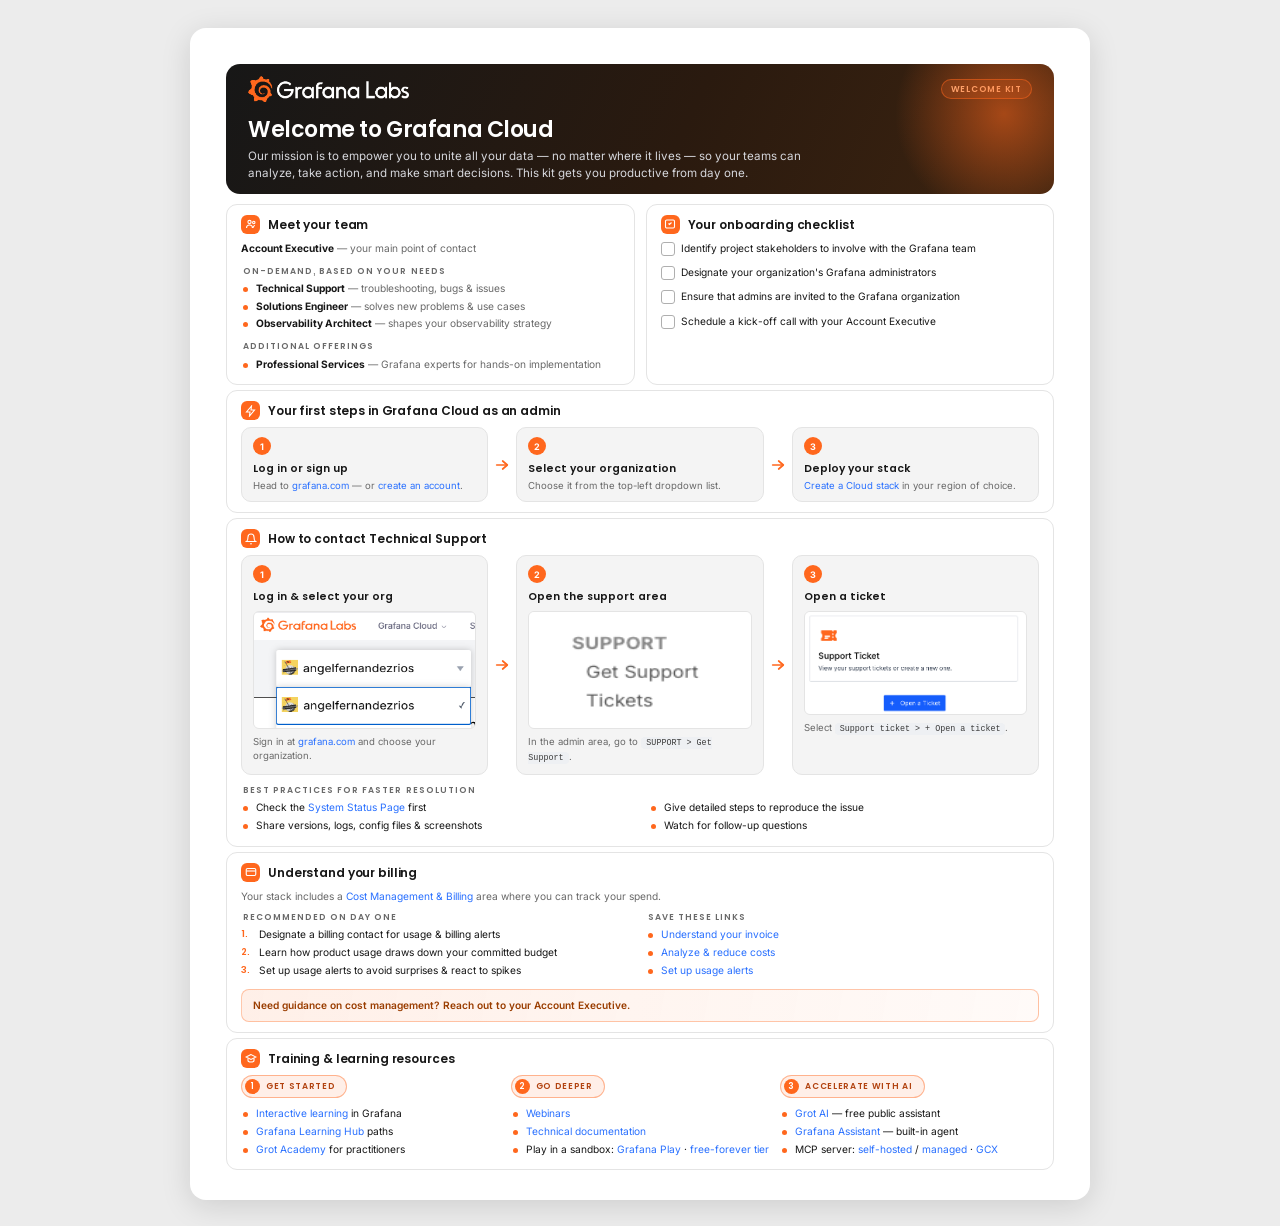
==== index.html @ c0e1e105 "Grafana Cloud Welcome Kit page" ====
<!DOCTYPE html>
<html lang="en">
<head>
<meta charset="utf-8">
<title>Grafana Cloud Welcome Kit</title>
<style>
  :root {
    --orange: #FF671D;
    --orange-light: #FF8A4D;
    --ink: #171717;
    --slate: #3A3A3A;
    --muted: #696969;
    --line: #E4E4E4;
    --bg-soft: #F4F4F4;
    --bg-card: #FFFFFF;
    --accent-blue: #2970FF;
    --accent-green: #04BC4C;
  }

  @font-face {
    font-family: 'Inter';
    src: url('fonts/Inter-Regular.woff2') format('woff2');
    font-weight: 400;
    font-style: normal;
    font-display: swap;
  }
  @font-face {
    font-family: 'Inter';
    src: url('fonts/Inter-SemiBold.woff2') format('woff2');
    font-weight: 600;
    font-style: normal;
    font-display: swap;
  }
  @font-face {
    font-family: 'Inter';
    src: url('fonts/Inter-Bold.woff2') format('woff2');
    font-weight: 700;
    font-style: normal;
    font-display: swap;
  }
  @font-face {
    font-family: 'Poppins';
    src: url('fonts/Poppins-SemiBold.ttf') format('truetype');
    font-weight: 600;
    font-style: normal;
    font-display: swap;
  }

  * { box-sizing: border-box; }

  html, body {
    margin: 0;
    padding: 0;
    font-family: "Inter", "Helvetica Neue", Helvetica, Arial, sans-serif;
    color: var(--ink);
    font-size: 10.2px;
    line-height: 1.45;
    font-feature-settings: "cv11", "ss01";
    -webkit-print-color-adjust: exact;
    print-color-adjust: exact;
  }

  @page {
    size: A4;
    margin: 12mm 11mm;
  }

  /* ============================================================
     SCREEN (web page): responsive centered "document".
     Print/PDF is unaffected — it uses the @page rules above.
     ============================================================ */
  @media screen {
    html { background: #ECECEC; }
    body {
      max-width: 900px;
      margin: 28px auto;
      padding: 36px 36px 30px;
      background: #fff;
      border-radius: 16px;
      box-shadow: 0 6px 30px rgba(0,0,0,0.13);
    }
  }
  /* NOTE: responsive stacking rules live at the END of this stylesheet,
     so they win over the base .cols-2/.cols-3 rules by source order. */

  a { color: var(--accent-blue); text-decoration: none; }
  a:hover { text-decoration: underline; }

  h1, h2, h3 { margin: 0; font-weight: 700; letter-spacing: -0.01em; }

  /* Poppins SemiBold for headings & subheadings */
  h1, h2, h3,
  .section-label, .kicker, .flow-title, .brand-tier, .step-txt {
    font-family: 'Poppins', 'Helvetica Neue', Arial, sans-serif;
    font-weight: 600;
  }
  h1 { letter-spacing: -0.02em; }

  /* ---------- Header ---------- */
  .hero {
    background: linear-gradient(115deg, #171717 0%, #2A1A0F 55%, #3D2410 100%);
    border-radius: 14px;
    padding: 12px 22px;
    color: #fff;
    position: relative;
    overflow: hidden;
    margin-bottom: 10px;
  }
  .hero::after {
    content: "";
    position: absolute;
    right: -60px; top: -60px;
    width: 220px; height: 220px;
    background: radial-gradient(circle at center, rgba(255,103,29,0.55), rgba(255,103,29,0) 70%);
  }
  .hero-top { display: flex; align-items: center; gap: 11px; margin-bottom: 16px; }
  .brand-logo { height: 26px; width: auto; display: block; }
  .brand-tier {
    margin-left: auto;
    font-size: 8.5px;
    text-transform: uppercase;
    letter-spacing: 0.09em;
    background: rgba(255,103,29,0.18);
    border: 1px solid rgba(255,103,29,0.5);
    color: #FFB98A;
    padding: 3px 9px;
    border-radius: 999px;
    font-weight: 600;
  }
  .hero h1 { font-size: 22px; line-height: 1.1; margin-bottom: 6px; }
  .hero h1 span { color: #FFFFFF; }
  .hero p { margin: 0; max-width: 570px; color: #D6D7DC; font-size: 11.6px; }

  /* ---------- Layout ---------- */
  .grid { display: grid; gap: 11px; }
  .cols-2 { grid-template-columns: 1fr 1fr; }
  .cols-3 { grid-template-columns: 1fr 1fr 1fr; }

  .card {
    background: var(--bg-card);
    border: 1px solid var(--line);
    border-radius: 11px;
    padding: 10px 14px;
    break-inside: avoid;
  }
  .card.soft { background: var(--bg-soft); }

  .card h2 {
    font-size: 12px;
    display: flex;
    align-items: center;
    gap: 8px;
    margin-bottom: 7px;
    color: var(--ink);
  }
  .ic {
    width: 19px; height: 19px; flex: 0 0 19px;
    border-radius: 6px;
    background: var(--orange);
    display: inline-flex; align-items: center; justify-content: center;
    color: #fff;
  }
  .ic svg { width: 12px; height: 12px; }

  ul { margin: 0; padding-left: 0; list-style: none; }
  li { position: relative; padding-left: 15px; margin-bottom: 3px; }
  li::before {
    content: "";
    position: absolute; left: 2px; top: 6px;
    width: 5px; height: 5px; border-radius: 50%;
    background: var(--orange);
  }
  li.check { padding-left: 20px; margin-bottom: 9px; line-height: 1.5; }
  li.check:last-child { margin-bottom: 0; }
  li.check::before {
    content: "";
    left: 0; top: 1px;
    width: 12px; height: 12px; border-radius: 3px;
    background: #fff;
    border: 1.6px solid #AFAFAF;
  }
  .sub { color: var(--muted); }
  strong { color: var(--ink); }

  /* step chips */
  .steps { display: flex; gap: 9px; }
  .step {
    flex: 1;
    background: var(--bg-soft);
    border: 1px solid var(--line);
    border-radius: 10px;
    padding: 8px 12px;
    position: relative;
  }
  .step-num {
    font-size: 8px; font-weight: 700; color: var(--orange);
    letter-spacing: 0.1em; text-transform: uppercase;
  }
  .step-txt { font-weight: 600; font-size: 10.4px; margin-top: 2px; }

  .team-role { margin-bottom: 6px; }
  .team-role .r-title { font-weight: 700; }
  .team-role .r-desc { color: var(--muted); }

  .kicker {
    font-size: 8px; text-transform: uppercase; letter-spacing: 0.1em;
    color: var(--orange); font-weight: 700; margin-bottom: 3px;
  }

  .tag {
    display:inline-block; font-size: 8.2px; font-weight: 600;
    background: #EEF1F6; color: var(--accent-blue);
    padding: 1px 7px; border-radius: 999px; margin-right:3px;
  }

  .callout {
    margin-top: 9px;
    background: linear-gradient(100deg, rgba(255,103,29,0.10), rgba(255,103,29,0.03));
    border: 1px solid rgba(255,103,29,0.35);
    border-radius: 8px;
    padding: 8px 11px;
    font-weight: 600;
    color: #9A3D00;
  }

  /* arrow-joined flow boxes */
  .flow { display: flex; align-items: stretch; margin-top: 4px; }
  .flow-box {
    flex: 1;
    background: var(--bg-soft);
    border: 1px solid var(--line);
    border-radius: 10px;
    padding: 9px 11px;
  }
  .flow-num {
    width: 18px; height: 18px; border-radius: 50%;
    background: var(--orange); color: #fff;
    font-size: 9px; font-weight: 700;
    display: flex; align-items: center; justify-content: center;
    margin-bottom: 6px;
  }
  .flow-title { font-weight: 700; font-size: 10.6px; margin-bottom: 2px; }
  .step-img {
    display: block; width: 100%; height: auto; max-height: 118px;
    margin: 7px 0 6px;
    border: 1px solid var(--line); border-radius: 6px;
    background: #fff;
  }
  .flow-desc { color: var(--muted); font-size: 9.6px; line-height: 1.4; }
  .flow-desc code { font-size: 8.4px; }
  .flow-arrow {
    flex: 0 0 28px;
    display: flex; align-items: center; justify-content: center;
    color: var(--orange);
  }
  .flow-arrow svg { width: 16px; height: 16px; }

  code {
    background: #EEF0F3; border-radius: 4px; padding: 1px 5px;
    font-family: "SF Mono", ui-monospace, Menlo, monospace; font-size: 9px;
    color: var(--slate);
  }

  .section-label {
    font-size: 8.5px; text-transform: uppercase; letter-spacing: 0.12em;
    color: var(--muted); font-weight: 700; margin: 9px 2px 4px;
  }

  /* Numbered "pathway" pills (Training) — WELCOME KIT badge style */
  .stage-badge {
    display: inline-flex; align-items: center; gap: 6px;
    font-family: 'Poppins', 'Helvetica Neue', Arial, sans-serif;
    font-weight: 600; font-size: 8.5px;
    text-transform: uppercase; letter-spacing: 0.08em;
    color: #B24310;
    background: rgba(255,103,29,0.10);
    border: 1px solid rgba(255,103,29,0.45);
    padding: 3px 11px 3px 3px;
    border-radius: 999px;
    margin-bottom: 8px;
  }
  .stage-num {
    width: 15px; height: 15px; border-radius: 50%;
    background: var(--orange); color: #fff;
    display: inline-flex; align-items: center; justify-content: center;
    font-size: 8.5px; font-weight: 700;
  }

  .footer {
    margin-top: 8px;
    border-top: 1px solid var(--line);
    padding-top: 6px;
    display: flex; align-items: center; gap: 10px;
    color: var(--muted); font-size: 8.8px;
  }
  .footer .dot {
    width: 5px; height: 5px; border-radius: 50%;
    background: var(--orange); display: inline-block;
  }
  .footer-right { margin-left: auto; }

  .two-col-list { columns: 2; column-gap: 18px; }
  .two-col-list li { break-inside: avoid; }

  /* Numbered list — replaces the orange dot with an orange "1." marker */
  ol.num-list { counter-reset: step; list-style: none; margin: 0; padding-left: 0; }
  ol.num-list li { padding-left: 18px; }
  ol.num-list li::before {
    counter-increment: step;
    content: counter(step) ".";
    left: 0; top: 0;
    width: auto; height: auto;
    background: none; border-radius: 0;
    color: var(--orange); font-weight: 700;
    font-family: 'Poppins', 'Helvetica Neue', Arial, sans-serif;
    font-size: 9.5px;
  }

  /* ============================================================
     RESPONSIVE OVERRIDES (screen only) — placed last so they win
     over the base .cols-2/.cols-3 rules by source order.
     ============================================================ */
  /* Tablet / narrow: drop the training row to 2 columns */
  @media screen and (max-width: 760px) {
    .cols-3 { grid-template-columns: 1fr 1fr; }
  }

  /* Mobile: single column, vertical step flows, full-bleed */
  @media screen and (max-width: 620px) {
    body { margin: 0; padding: 22px 16px 28px; border-radius: 0; box-shadow: none; }
    .cols-2, .cols-3 { grid-template-columns: 1fr; }
    .flow { flex-direction: column; align-items: stretch; }
    .flow-arrow { transform: rotate(90deg); flex: 0 0 auto; padding: 5px 0; }
    .two-col-list { columns: 1; }
    .hero h1 { font-size: 20px; }
    .hero p { font-size: 11px; }
  }
</style>
</head>
<body>

  <!-- HERO -->
  <div class="hero">
    <div class="hero-top">
      <img class="brand-logo" src="grafana-labs-logo-white.png" alt="Grafana Labs">
      <span class="brand-tier">Welcome Kit</span>
    </div>
    <h1>Welcome to <span>Grafana Cloud</span></h1>
    <p>Our mission is to empower you to unite all your data — no matter where it lives — so your teams can analyze, take action, and make smart decisions. This kit gets you productive from day one.</p>
  </div>

  <!-- MEET TEAM + CHECKLIST -->
  <div class="grid cols-2" style="margin-bottom:5px;">
    <div class="card">
      <h2><span class="ic"><svg viewBox="0 0 24 24" fill="none" stroke="#fff" stroke-width="2.2"><circle cx="9" cy="8" r="3.2"/><path d="M3 20c0-3.3 2.7-6 6-6s6 2.7 6 6"/><circle cx="17.5" cy="9" r="2.4"/><path d="M16 20c0-2.6 1.4-4.6 4-5"/></svg></span>Meet your team</h2>
      <div class="team-role">
        <span class="r-title">Account Executive</span> <span class="r-desc">— your main point of contact</span>
      </div>
      <div class="section-label">On-demand, based on your needs</div>
      <ul>
        <li><strong>Technical Support</strong> <span class="sub">— troubleshooting, bugs &amp; issues</span></li>
        <li><strong>Solutions Engineer</strong> <span class="sub">— solves new problems &amp; use cases</span></li>
        <li><strong>Observability Architect</strong> <span class="sub">— shapes your observability strategy</span></li>
      </ul>
      <div class="section-label">Additional offerings</div>
      <ul>
        <li><strong>Professional Services</strong> <span class="sub">— Grafana experts for hands-on implementation</span></li>
      </ul>
    </div>

    <div class="card">
      <h2><span class="ic"><svg viewBox="0 0 24 24" fill="none" stroke="#fff" stroke-width="2.2"><path d="M9 11l2 2 4-4"/><rect x="3" y="4" width="18" height="16" rx="2.5"/></svg></span>Your onboarding checklist</h2>
      <ul>
        <li class="check">Identify project stakeholders to involve with the Grafana team</li>
        <li class="check">Designate your organization's Grafana administrators</li>
        <li class="check">Ensure that admins are invited to the Grafana organization</li>
        <li class="check">Schedule a kick-off call with your Account Executive</li>
      </ul>
    </div>
  </div>

  <!-- FIRST STEPS AS ADMIN -->
  <div class="card" style="margin-bottom:5px;">
    <h2><span class="ic"><svg viewBox="0 0 24 24" fill="none" stroke="#fff" stroke-width="2.2"><path d="M13 2L3 14h7l-1 8 10-12h-7z"/></svg></span>Your first steps in Grafana Cloud as an admin</h2>
    <div class="flow">
      <div class="flow-box">
        <div class="flow-num">1</div>
        <div class="flow-title">Log in or sign up</div>
        <div class="flow-desc">Head to <a href="https://grafana.com">grafana.com</a> — or <a href="https://grafana.com/docs/grafana-cloud/get-started/create-account/#create-a-grafana-cloud-account">create an account</a>.</div>
      </div>
      <div class="flow-arrow"><svg viewBox="0 0 24 24" fill="none" stroke="currentColor" stroke-width="2.5" stroke-linecap="round" stroke-linejoin="round"><path d="M4 12h15"/><path d="M13 6l7 6-7 6"/></svg></div>
      <div class="flow-box">
        <div class="flow-num">2</div>
        <div class="flow-title">Select your organization</div>
        <div class="flow-desc">Choose it from the top-left dropdown list.</div>
      </div>
      <div class="flow-arrow"><svg viewBox="0 0 24 24" fill="none" stroke="currentColor" stroke-width="2.5" stroke-linecap="round" stroke-linejoin="round"><path d="M4 12h15"/><path d="M13 6l7 6-7 6"/></svg></div>
      <div class="flow-box">
        <div class="flow-num">3</div>
        <div class="flow-title">Deploy your stack</div>
        <div class="flow-desc"><a href="https://grafana.com/docs/grafana-cloud/security-and-account-management/cloud-stacks/create-update-stacks">Create a Cloud stack</a> in your region of choice.</div>
      </div>
    </div>
  </div>

  <!-- SUPPORT -->
  <div class="card" style="margin-bottom:5px;">
    <h2><span class="ic"><svg viewBox="0 0 24 24" fill="none" stroke="#fff" stroke-width="2.2"><path d="M18 8A6 6 0 006 8c0 7-3 9-3 9h18s-3-2-3-9"/><path d="M10.5 21a2 2 0 003 0"/></svg></span>How to contact Technical Support</h2>
    <div class="flow">
      <div class="flow-box">
        <div class="flow-num">1</div>
        <div class="flow-title">Log in &amp; select your org</div>
        <img class="step-img" src="images/support-1.png" alt="Select your organization from the dropdown">
        <div class="flow-desc">Sign in at <a href="https://grafana.com">grafana.com</a> and choose your organization.</div>
      </div>
      <div class="flow-arrow"><svg viewBox="0 0 24 24" fill="none" stroke="currentColor" stroke-width="2.5" stroke-linecap="round" stroke-linejoin="round"><path d="M4 12h15"/><path d="M13 6l7 6-7 6"/></svg></div>
      <div class="flow-box">
        <div class="flow-num">2</div>
        <div class="flow-title">Open the support area</div>
        <img class="step-img" src="images/support-2.png" alt="Support &gt; Get Support menu">
        <div class="flow-desc">In the admin area, go to <code>SUPPORT &gt; Get Support</code>.</div>
      </div>
      <div class="flow-arrow"><svg viewBox="0 0 24 24" fill="none" stroke="currentColor" stroke-width="2.5" stroke-linecap="round" stroke-linejoin="round"><path d="M4 12h15"/><path d="M13 6l7 6-7 6"/></svg></div>
      <div class="flow-box">
        <div class="flow-num">3</div>
        <div class="flow-title">Open a ticket</div>
        <img class="step-img" src="images/support-3.png" alt="Open a ticket">
        <div class="flow-desc">Select <code>Support ticket &gt; + Open a ticket</code>.</div>
      </div>
    </div>
    <div class="section-label">Best practices for faster resolution</div>
    <ul class="two-col-list">
      <li>Check the <a href="https://status.grafana.com/">System Status Page</a> first</li>
      <li>Share versions, logs, config files &amp; screenshots</li>
      <li>Give detailed steps to reproduce the issue</li>
      <li>Watch for follow-up questions</li>
    </ul>
  </div>

  <!-- BILLING -->
  <div class="card" style="margin-bottom:5px;">
    <h2><span class="ic"><svg viewBox="0 0 24 24" fill="none" stroke="#fff" stroke-width="2.2"><rect x="2.5" y="5" width="19" height="14" rx="2.5"/><path d="M2.5 10h19"/></svg></span>Understand your billing</h2>
    <p class="sub" style="margin:0 0 7px;">Your stack includes a <a href="https://grafana.com/docs/grafana-cloud/cost-management-and-billing/">Cost Management &amp; Billing</a> area where you can track your spend.</p>
    <div class="grid cols-2">
      <div>
        <div class="section-label" style="margin-top:0;">Recommended on day one</div>
        <!-- billing labels keep tight top: they sit at the top of their column -->
        <ol class="num-list">
          <li>Designate a billing contact for usage &amp; billing alerts</li>
          <li>Learn how product usage draws down your committed budget</li>
          <li>Set up usage alerts to avoid surprises &amp; react to spikes</li>
        </ol>
      </div>
      <div>
        <div class="section-label" style="margin-top:0;">Save these links</div>
        <ul>
          <li><a href="https://grafana.com/docs/grafana-cloud/cost-management-and-billing/manage-invoices/understand-your-invoice/">Understand your invoice</a></li>
          <li><a href="https://grafana.com/docs/grafana-cloud/cost-management-and-billing/analyze-costs/">Analyze &amp; reduce costs</a></li>
          <li><a href="https://grafana.com/docs/grafana-cloud/cost-management-and-billing/set-up/set-up-usage-alerts/">Set up usage alerts</a></li>
        </ul>
      </div>
    </div>
    <div class="callout">Need guidance on cost management? Reach out to your Account Executive.</div>
  </div>

  <!-- TRAINING -->
  <div class="card">
    <h2><span class="ic"><svg viewBox="0 0 24 24" fill="none" stroke="#fff" stroke-width="2.2"><path d="M12 3L2 8l10 5 10-5-10-5z"/><path d="M6 10.5V15c0 1.5 3 3 6 3s6-1.5 6-3v-4.5"/></svg></span>Training &amp; learning resources</h2>
    <div class="grid cols-3">
      <div>
        <div class="stage-badge"><span class="stage-num">1</span>Get started</div>
        <ul>
          <li><a href="https://grafana.com/whats-new/2025-11-18-interactive-learning-in-grafana/">Interactive learning</a> in Grafana</li>
          <li><a href="https://grafana.com/docs/learning-hub/">Grafana Learning Hub</a> paths</li>
          <li><a href="https://learn.grafana.com/">Grot Academy</a> for practitioners</li>
        </ul>
      </div>
      <div>
        <div class="stage-badge"><span class="stage-num">2</span>Go deeper</div>
        <ul>
          <li><a href="https://grafana.com/videos">Webinars</a></li>
          <li><a href="https://grafana.com/docs/">Technical documentation</a></li>
          <li>Play in a sandbox: <a href="https://play.grafana.org">Grafana Play</a> · <a href="https://grafana.com/products/cloud/free-tier/">free-forever tier</a></li>
        </ul>
      </div>
      <div>
        <div class="stage-badge"><span class="stage-num">3</span>Accelerate with AI</div>
        <ul>
          <li><a href="https://grafana.com/grot/">Grot AI</a> — free public assistant</li>
          <li><a href="https://grafana.com/docs/grafana-cloud/machine-learning/assistant/">Grafana Assistant</a> — built-in agent</li>
          <li>MCP server: <a href="https://grafana.com/docs/grafana/latest/developer-resources/mcp/">self-hosted</a> / <a href="https://grafana.com/docs/grafana-cloud/machine-learning/assistant/configure/cloud-mcp/">managed</a> · <a href="https://grafana.com/docs/grafana/latest/as-code/observability-as-code/grafana-cli/gcx/">GCX</a></li>
        </ul>
      </div>
    </div>
  </div>


</body>
</html>
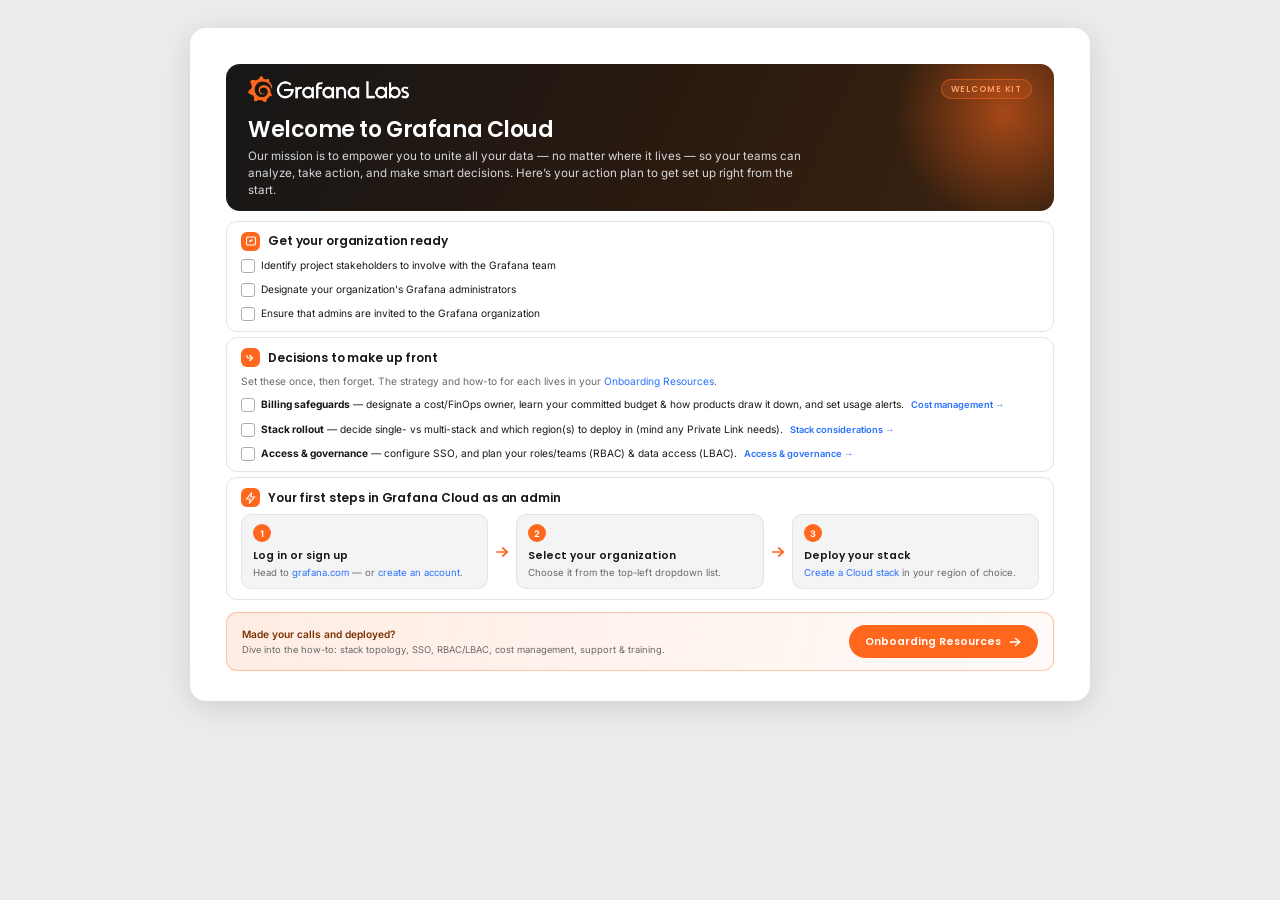
==== commit 3fbeb2c8: "Restructure into decision-led Welcome Kit + how-to Resources" ====
--- a/index.html
+++ b/index.html
@@ -2,340 +2,9 @@
 <html lang="en">
 <head>
 <meta charset="utf-8">
+<meta name="viewport" content="width=device-width, initial-scale=1">
 <title>Grafana Cloud Welcome Kit</title>
-<style>
-  :root {
-    --orange: #FF671D;
-    --orange-light: #FF8A4D;
-    --ink: #171717;
-    --slate: #3A3A3A;
-    --muted: #696969;
-    --line: #E4E4E4;
-    --bg-soft: #F4F4F4;
-    --bg-card: #FFFFFF;
-    --accent-blue: #2970FF;
-    --accent-green: #04BC4C;
-  }
-
-  @font-face {
-    font-family: 'Inter';
-    src: url('fonts/Inter-Regular.woff2') format('woff2');
-    font-weight: 400;
-    font-style: normal;
-    font-display: swap;
-  }
-  @font-face {
-    font-family: 'Inter';
-    src: url('fonts/Inter-SemiBold.woff2') format('woff2');
-    font-weight: 600;
-    font-style: normal;
-    font-display: swap;
-  }
-  @font-face {
-    font-family: 'Inter';
-    src: url('fonts/Inter-Bold.woff2') format('woff2');
-    font-weight: 700;
-    font-style: normal;
-    font-display: swap;
-  }
-  @font-face {
-    font-family: 'Poppins';
-    src: url('fonts/Poppins-SemiBold.ttf') format('truetype');
-    font-weight: 600;
-    font-style: normal;
-    font-display: swap;
-  }
-
-  * { box-sizing: border-box; }
-
-  html, body {
-    margin: 0;
-    padding: 0;
-    font-family: "Inter", "Helvetica Neue", Helvetica, Arial, sans-serif;
-    color: var(--ink);
-    font-size: 10.2px;
-    line-height: 1.45;
-    font-feature-settings: "cv11", "ss01";
-    -webkit-print-color-adjust: exact;
-    print-color-adjust: exact;
-  }
-
-  @page {
-    size: A4;
-    margin: 12mm 11mm;
-  }
-
-  /* ============================================================
-     SCREEN (web page): responsive centered "document".
-     Print/PDF is unaffected — it uses the @page rules above.
-     ============================================================ */
-  @media screen {
-    html { background: #ECECEC; }
-    body {
-      max-width: 900px;
-      margin: 28px auto;
-      padding: 36px 36px 30px;
-      background: #fff;
-      border-radius: 16px;
-      box-shadow: 0 6px 30px rgba(0,0,0,0.13);
-    }
-  }
-  /* NOTE: responsive stacking rules live at the END of this stylesheet,
-     so they win over the base .cols-2/.cols-3 rules by source order. */
-
-  a { color: var(--accent-blue); text-decoration: none; }
-  a:hover { text-decoration: underline; }
-
-  h1, h2, h3 { margin: 0; font-weight: 700; letter-spacing: -0.01em; }
-
-  /* Poppins SemiBold for headings & subheadings */
-  h1, h2, h3,
-  .section-label, .kicker, .flow-title, .brand-tier, .step-txt {
-    font-family: 'Poppins', 'Helvetica Neue', Arial, sans-serif;
-    font-weight: 600;
-  }
-  h1 { letter-spacing: -0.02em; }
-
-  /* ---------- Header ---------- */
-  .hero {
-    background: linear-gradient(115deg, #171717 0%, #2A1A0F 55%, #3D2410 100%);
-    border-radius: 14px;
-    padding: 12px 22px;
-    color: #fff;
-    position: relative;
-    overflow: hidden;
-    margin-bottom: 10px;
-  }
-  .hero::after {
-    content: "";
-    position: absolute;
-    right: -60px; top: -60px;
-    width: 220px; height: 220px;
-    background: radial-gradient(circle at center, rgba(255,103,29,0.55), rgba(255,103,29,0) 70%);
-  }
-  .hero-top { display: flex; align-items: center; gap: 11px; margin-bottom: 16px; }
-  .brand-logo { height: 26px; width: auto; display: block; }
-  .brand-tier {
-    margin-left: auto;
-    font-size: 8.5px;
-    text-transform: uppercase;
-    letter-spacing: 0.09em;
-    background: rgba(255,103,29,0.18);
-    border: 1px solid rgba(255,103,29,0.5);
-    color: #FFB98A;
-    padding: 3px 9px;
-    border-radius: 999px;
-    font-weight: 600;
-  }
-  .hero h1 { font-size: 22px; line-height: 1.1; margin-bottom: 6px; }
-  .hero h1 span { color: #FFFFFF; }
-  .hero p { margin: 0; max-width: 570px; color: #D6D7DC; font-size: 11.6px; }
-
-  /* ---------- Layout ---------- */
-  .grid { display: grid; gap: 11px; }
-  .cols-2 { grid-template-columns: 1fr 1fr; }
-  .cols-3 { grid-template-columns: 1fr 1fr 1fr; }
-
-  .card {
-    background: var(--bg-card);
-    border: 1px solid var(--line);
-    border-radius: 11px;
-    padding: 10px 14px;
-    break-inside: avoid;
-  }
-  .card.soft { background: var(--bg-soft); }
-
-  .card h2 {
-    font-size: 12px;
-    display: flex;
-    align-items: center;
-    gap: 8px;
-    margin-bottom: 7px;
-    color: var(--ink);
-  }
-  .ic {
-    width: 19px; height: 19px; flex: 0 0 19px;
-    border-radius: 6px;
-    background: var(--orange);
-    display: inline-flex; align-items: center; justify-content: center;
-    color: #fff;
-  }
-  .ic svg { width: 12px; height: 12px; }
-
-  ul { margin: 0; padding-left: 0; list-style: none; }
-  li { position: relative; padding-left: 15px; margin-bottom: 3px; }
-  li::before {
-    content: "";
-    position: absolute; left: 2px; top: 6px;
-    width: 5px; height: 5px; border-radius: 50%;
-    background: var(--orange);
-  }
-  li.check { padding-left: 20px; margin-bottom: 9px; line-height: 1.5; }
-  li.check:last-child { margin-bottom: 0; }
-  li.check::before {
-    content: "";
-    left: 0; top: 1px;
-    width: 12px; height: 12px; border-radius: 3px;
-    background: #fff;
-    border: 1.6px solid #AFAFAF;
-  }
-  .sub { color: var(--muted); }
-  strong { color: var(--ink); }
-
-  /* step chips */
-  .steps { display: flex; gap: 9px; }
-  .step {
-    flex: 1;
-    background: var(--bg-soft);
-    border: 1px solid var(--line);
-    border-radius: 10px;
-    padding: 8px 12px;
-    position: relative;
-  }
-  .step-num {
-    font-size: 8px; font-weight: 700; color: var(--orange);
-    letter-spacing: 0.1em; text-transform: uppercase;
-  }
-  .step-txt { font-weight: 600; font-size: 10.4px; margin-top: 2px; }
-
-  .team-role { margin-bottom: 6px; }
-  .team-role .r-title { font-weight: 700; }
-  .team-role .r-desc { color: var(--muted); }
-
-  .kicker {
-    font-size: 8px; text-transform: uppercase; letter-spacing: 0.1em;
-    color: var(--orange); font-weight: 700; margin-bottom: 3px;
-  }
-
-  .tag {
-    display:inline-block; font-size: 8.2px; font-weight: 600;
-    background: #EEF1F6; color: var(--accent-blue);
-    padding: 1px 7px; border-radius: 999px; margin-right:3px;
-  }
-
-  .callout {
-    margin-top: 9px;
-    background: linear-gradient(100deg, rgba(255,103,29,0.10), rgba(255,103,29,0.03));
-    border: 1px solid rgba(255,103,29,0.35);
-    border-radius: 8px;
-    padding: 8px 11px;
-    font-weight: 600;
-    color: #9A3D00;
-  }
-
-  /* arrow-joined flow boxes */
-  .flow { display: flex; align-items: stretch; margin-top: 4px; }
-  .flow-box {
-    flex: 1;
-    background: var(--bg-soft);
-    border: 1px solid var(--line);
-    border-radius: 10px;
-    padding: 9px 11px;
-  }
-  .flow-num {
-    width: 18px; height: 18px; border-radius: 50%;
-    background: var(--orange); color: #fff;
-    font-size: 9px; font-weight: 700;
-    display: flex; align-items: center; justify-content: center;
-    margin-bottom: 6px;
-  }
-  .flow-title { font-weight: 700; font-size: 10.6px; margin-bottom: 2px; }
-  .step-img {
-    display: block; width: 100%; height: auto; max-height: 118px;
-    margin: 7px 0 6px;
-    border: 1px solid var(--line); border-radius: 6px;
-    background: #fff;
-  }
-  .flow-desc { color: var(--muted); font-size: 9.6px; line-height: 1.4; }
-  .flow-desc code { font-size: 8.4px; }
-  .flow-arrow {
-    flex: 0 0 28px;
-    display: flex; align-items: center; justify-content: center;
-    color: var(--orange);
-  }
-  .flow-arrow svg { width: 16px; height: 16px; }
-
-  code {
-    background: #EEF0F3; border-radius: 4px; padding: 1px 5px;
-    font-family: "SF Mono", ui-monospace, Menlo, monospace; font-size: 9px;
-    color: var(--slate);
-  }
-
-  .section-label {
-    font-size: 8.5px; text-transform: uppercase; letter-spacing: 0.12em;
-    color: var(--muted); font-weight: 700; margin: 9px 2px 4px;
-  }
-
-  /* Numbered "pathway" pills (Training) — WELCOME KIT badge style */
-  .stage-badge {
-    display: inline-flex; align-items: center; gap: 6px;
-    font-family: 'Poppins', 'Helvetica Neue', Arial, sans-serif;
-    font-weight: 600; font-size: 8.5px;
-    text-transform: uppercase; letter-spacing: 0.08em;
-    color: #B24310;
-    background: rgba(255,103,29,0.10);
-    border: 1px solid rgba(255,103,29,0.45);
-    padding: 3px 11px 3px 3px;
-    border-radius: 999px;
-    margin-bottom: 8px;
-  }
-  .stage-num {
-    width: 15px; height: 15px; border-radius: 50%;
-    background: var(--orange); color: #fff;
-    display: inline-flex; align-items: center; justify-content: center;
-    font-size: 8.5px; font-weight: 700;
-  }
-
-  .footer {
-    margin-top: 8px;
-    border-top: 1px solid var(--line);
-    padding-top: 6px;
-    display: flex; align-items: center; gap: 10px;
-    color: var(--muted); font-size: 8.8px;
-  }
-  .footer .dot {
-    width: 5px; height: 5px; border-radius: 50%;
-    background: var(--orange); display: inline-block;
-  }
-  .footer-right { margin-left: auto; }
-
-  .two-col-list { columns: 2; column-gap: 18px; }
-  .two-col-list li { break-inside: avoid; }
-
-  /* Numbered list — replaces the orange dot with an orange "1." marker */
-  ol.num-list { counter-reset: step; list-style: none; margin: 0; padding-left: 0; }
-  ol.num-list li { padding-left: 18px; }
-  ol.num-list li::before {
-    counter-increment: step;
-    content: counter(step) ".";
-    left: 0; top: 0;
-    width: auto; height: auto;
-    background: none; border-radius: 0;
-    color: var(--orange); font-weight: 700;
-    font-family: 'Poppins', 'Helvetica Neue', Arial, sans-serif;
-    font-size: 9.5px;
-  }
-
-  /* ============================================================
-     RESPONSIVE OVERRIDES (screen only) — placed last so they win
-     over the base .cols-2/.cols-3 rules by source order.
-     ============================================================ */
-  /* Tablet / narrow: drop the training row to 2 columns */
-  @media screen and (max-width: 760px) {
-    .cols-3 { grid-template-columns: 1fr 1fr; }
-  }
-
-  /* Mobile: single column, vertical step flows, full-bleed */
-  @media screen and (max-width: 620px) {
-    body { margin: 0; padding: 22px 16px 28px; border-radius: 0; box-shadow: none; }
-    .cols-2, .cols-3 { grid-template-columns: 1fr; }
-    .flow { flex-direction: column; align-items: stretch; }
-    .flow-arrow { transform: rotate(90deg); flex: 0 0 auto; padding: 5px 0; }
-    .two-col-list { columns: 1; }
-    .hero h1 { font-size: 20px; }
-    .hero p { font-size: 11px; }
-  }
-</style>
+<link rel="stylesheet" href="assets/styles.css">
 </head>
 <body>
 
@@ -346,41 +15,32 @@
       <span class="brand-tier">Welcome Kit</span>
     </div>
     <h1>Welcome to <span>Grafana Cloud</span></h1>
-    <p>Our mission is to empower you to unite all your data — no matter where it lives — so your teams can analyze, take action, and make smart decisions. This kit gets you productive from day one.</p>
+    <p>Our mission is to empower you to unite all your data — no matter where it lives — so your teams can analyze, take action, and make smart decisions. Here’s your action plan to get set up right from the start.</p>
   </div>
 
-  <!-- MEET TEAM + CHECKLIST -->
-  <div class="grid cols-2" style="margin-bottom:5px;">
-    <div class="card">
-      <h2><span class="ic"><svg viewBox="0 0 24 24" fill="none" stroke="#fff" stroke-width="2.2"><circle cx="9" cy="8" r="3.2"/><path d="M3 20c0-3.3 2.7-6 6-6s6 2.7 6 6"/><circle cx="17.5" cy="9" r="2.4"/><path d="M16 20c0-2.6 1.4-4.6 4-5"/></svg></span>Meet your team</h2>
-      <div class="team-role">
-        <span class="r-title">Account Executive</span> <span class="r-desc">— your main point of contact</span>
-      </div>
-      <div class="section-label">On-demand, based on your needs</div>
-      <ul>
-        <li><strong>Technical Support</strong> <span class="sub">— troubleshooting, bugs &amp; issues</span></li>
-        <li><strong>Solutions Engineer</strong> <span class="sub">— solves new problems &amp; use cases</span></li>
-        <li><strong>Observability Architect</strong> <span class="sub">— shapes your observability strategy</span></li>
-      </ul>
-      <div class="section-label">Additional offerings</div>
-      <ul>
-        <li><strong>Professional Services</strong> <span class="sub">— Grafana experts for hands-on implementation</span></li>
-      </ul>
-    </div>
+  <!-- GET YOUR ORG READY -->
+  <div class="card" style="margin-bottom:5px;">
+    <h2><span class="ic"><svg viewBox="0 0 24 24" fill="none" stroke="#fff" stroke-width="2.2"><path d="M9 11l2 2 4-4"/><rect x="3" y="4" width="18" height="16" rx="2.5"/></svg></span>Get your organization ready</h2>
+    <ul>
+      <li class="check">Identify project stakeholders to involve with the Grafana team</li>
+      <li class="check">Designate your organization's Grafana administrators</li>
+      <li class="check">Ensure that admins are invited to the Grafana organization</li>
+    </ul>
+  </div>
 
-    <div class="card">
-      <h2><span class="ic"><svg viewBox="0 0 24 24" fill="none" stroke="#fff" stroke-width="2.2"><path d="M9 11l2 2 4-4"/><rect x="3" y="4" width="18" height="16" rx="2.5"/></svg></span>Your onboarding checklist</h2>
-      <ul>
-        <li class="check">Identify project stakeholders to involve with the Grafana team</li>
-        <li class="check">Designate your organization's Grafana administrators</li>
-        <li class="check">Ensure that admins are invited to the Grafana organization</li>
-        <li class="check">Schedule a kick-off call with your Account Executive</li>
-      </ul>
-    </div>
+  <!-- DECISIONS TO MAKE UP FRONT -->
+  <div class="card" style="margin-bottom:5px;">
+    <h2><span class="ic"><svg viewBox="0 0 24 24" fill="none" stroke="#fff" stroke-width="2.2"><path d="M9 18l6-6-6-6"/><path d="M4 6v4a2 2 0 002 2h9"/></svg></span>Decisions to make up front</h2>
+    <p class="sub" style="margin:0 0 8px;">Set these once, then forget. The strategy and how-to for each lives in your <a href="resources/">Onboarding Resources</a>.</p>
+    <ul>
+      <li class="check"><span class="d-title">Billing safeguards</span> — designate a cost/FinOps owner, learn your committed budget &amp; how products draw it down, and set usage alerts. <a class="learn" href="resources/#cost">Cost management →</a></li>
+      <li class="check"><span class="d-title">Stack rollout</span> — decide single- vs multi-stack and which region(s) to deploy in (mind any Private Link needs). <a class="learn" href="resources/#stack">Stack considerations →</a></li>
+      <li class="check"><span class="d-title">Access &amp; governance</span> — configure SSO, and plan your roles/teams (RBAC) &amp; data access (LBAC). <a class="learn" href="resources/#access">Access &amp; governance →</a></li>
+    </ul>
   </div>
 
   <!-- FIRST STEPS AS ADMIN -->
-  <div class="card" style="margin-bottom:5px;">
+  <div class="card">
     <h2><span class="ic"><svg viewBox="0 0 24 24" fill="none" stroke="#fff" stroke-width="2.2"><path d="M13 2L3 14h7l-1 8 10-12h-7z"/></svg></span>Your first steps in Grafana Cloud as an admin</h2>
     <div class="flow">
       <div class="flow-box">
@@ -403,97 +63,15 @@
     </div>
   </div>
 
-  <!-- SUPPORT -->
-  <div class="card" style="margin-bottom:5px;">
-    <h2><span class="ic"><svg viewBox="0 0 24 24" fill="none" stroke="#fff" stroke-width="2.2"><path d="M18 8A6 6 0 006 8c0 7-3 9-3 9h18s-3-2-3-9"/><path d="M10.5 21a2 2 0 003 0"/></svg></span>How to contact Technical Support</h2>
-    <div class="flow">
-      <div class="flow-box">
-        <div class="flow-num">1</div>
-        <div class="flow-title">Log in &amp; select your org</div>
-        <img class="step-img" src="images/support-1.png" alt="Select your organization from the dropdown">
-        <div class="flow-desc">Sign in at <a href="https://grafana.com">grafana.com</a> and choose your organization.</div>
-      </div>
-      <div class="flow-arrow"><svg viewBox="0 0 24 24" fill="none" stroke="currentColor" stroke-width="2.5" stroke-linecap="round" stroke-linejoin="round"><path d="M4 12h15"/><path d="M13 6l7 6-7 6"/></svg></div>
-      <div class="flow-box">
-        <div class="flow-num">2</div>
-        <div class="flow-title">Open the support area</div>
-        <img class="step-img" src="images/support-2.png" alt="Support &gt; Get Support menu">
-        <div class="flow-desc">In the admin area, go to <code>SUPPORT &gt; Get Support</code>.</div>
-      </div>
-      <div class="flow-arrow"><svg viewBox="0 0 24 24" fill="none" stroke="currentColor" stroke-width="2.5" stroke-linecap="round" stroke-linejoin="round"><path d="M4 12h15"/><path d="M13 6l7 6-7 6"/></svg></div>
-      <div class="flow-box">
-        <div class="flow-num">3</div>
-        <div class="flow-title">Open a ticket</div>
-        <img class="step-img" src="images/support-3.png" alt="Open a ticket">
-        <div class="flow-desc">Select <code>Support ticket &gt; + Open a ticket</code>.</div>
-      </div>
-    </div>
-    <div class="section-label">Best practices for faster resolution</div>
-    <ul class="two-col-list">
-      <li>Check the <a href="https://status.grafana.com/">System Status Page</a> first</li>
-      <li>Share versions, logs, config files &amp; screenshots</li>
-      <li>Give detailed steps to reproduce the issue</li>
-      <li>Watch for follow-up questions</li>
-    </ul>
+  <!-- CTA TO RESOURCES -->
+  <div class="cta-banner">
+    <span class="cta-text">Made your calls and deployed?
+      <span class="cta-sub">Dive into the how-to: stack topology, SSO, RBAC/LBAC, cost management, support &amp; training.</span>
+    </span>
+    <a class="cta-btn" href="resources/">Onboarding Resources
+      <svg viewBox="0 0 24 24" fill="none" stroke="currentColor" stroke-width="2.5" stroke-linecap="round" stroke-linejoin="round"><path d="M4 12h15"/><path d="M13 6l7 6-7 6"/></svg>
+    </a>
   </div>
-
-  <!-- BILLING -->
-  <div class="card" style="margin-bottom:5px;">
-    <h2><span class="ic"><svg viewBox="0 0 24 24" fill="none" stroke="#fff" stroke-width="2.2"><rect x="2.5" y="5" width="19" height="14" rx="2.5"/><path d="M2.5 10h19"/></svg></span>Understand your billing</h2>
-    <p class="sub" style="margin:0 0 7px;">Your stack includes a <a href="https://grafana.com/docs/grafana-cloud/cost-management-and-billing/">Cost Management &amp; Billing</a> area where you can track your spend.</p>
-    <div class="grid cols-2">
-      <div>
-        <div class="section-label" style="margin-top:0;">Recommended on day one</div>
-        <!-- billing labels keep tight top: they sit at the top of their column -->
-        <ol class="num-list">
-          <li>Designate a billing contact for usage &amp; billing alerts</li>
-          <li>Learn how product usage draws down your committed budget</li>
-          <li>Set up usage alerts to avoid surprises &amp; react to spikes</li>
-        </ol>
-      </div>
-      <div>
-        <div class="section-label" style="margin-top:0;">Save these links</div>
-        <ul>
-          <li><a href="https://grafana.com/docs/grafana-cloud/cost-management-and-billing/manage-invoices/understand-your-invoice/">Understand your invoice</a></li>
-          <li><a href="https://grafana.com/docs/grafana-cloud/cost-management-and-billing/analyze-costs/">Analyze &amp; reduce costs</a></li>
-          <li><a href="https://grafana.com/docs/grafana-cloud/cost-management-and-billing/set-up/set-up-usage-alerts/">Set up usage alerts</a></li>
-        </ul>
-      </div>
-    </div>
-    <div class="callout">Need guidance on cost management? Reach out to your Account Executive.</div>
-  </div>
-
-  <!-- TRAINING -->
-  <div class="card">
-    <h2><span class="ic"><svg viewBox="0 0 24 24" fill="none" stroke="#fff" stroke-width="2.2"><path d="M12 3L2 8l10 5 10-5-10-5z"/><path d="M6 10.5V15c0 1.5 3 3 6 3s6-1.5 6-3v-4.5"/></svg></span>Training &amp; learning resources</h2>
-    <div class="grid cols-3">
-      <div>
-        <div class="stage-badge"><span class="stage-num">1</span>Get started</div>
-        <ul>
-          <li><a href="https://grafana.com/whats-new/2025-11-18-interactive-learning-in-grafana/">Interactive learning</a> in Grafana</li>
-          <li><a href="https://grafana.com/docs/learning-hub/">Grafana Learning Hub</a> paths</li>
-          <li><a href="https://learn.grafana.com/">Grot Academy</a> for practitioners</li>
-        </ul>
-      </div>
-      <div>
-        <div class="stage-badge"><span class="stage-num">2</span>Go deeper</div>
-        <ul>
-          <li><a href="https://grafana.com/videos">Webinars</a></li>
-          <li><a href="https://grafana.com/docs/">Technical documentation</a></li>
-          <li>Play in a sandbox: <a href="https://play.grafana.org">Grafana Play</a> · <a href="https://grafana.com/products/cloud/free-tier/">free-forever tier</a></li>
-        </ul>
-      </div>
-      <div>
-        <div class="stage-badge"><span class="stage-num">3</span>Accelerate with AI</div>
-        <ul>
-          <li><a href="https://grafana.com/grot/">Grot AI</a> — free public assistant</li>
-          <li><a href="https://grafana.com/docs/grafana-cloud/machine-learning/assistant/">Grafana Assistant</a> — built-in agent</li>
-          <li>MCP server: <a href="https://grafana.com/docs/grafana/latest/developer-resources/mcp/">self-hosted</a> / <a href="https://grafana.com/docs/grafana-cloud/machine-learning/assistant/configure/cloud-mcp/">managed</a> · <a href="https://grafana.com/docs/grafana/latest/as-code/observability-as-code/grafana-cli/gcx/">GCX</a></li>
-        </ul>
-      </div>
-    </div>
-  </div>
-
 
 </body>
 </html>
--- a/assets/styles.css
+++ b/assets/styles.css
@@ -0,0 +1,364 @@
+:root {
+  --orange: #FF671D;
+  --orange-light: #FF8A4D;
+  --ink: #171717;
+  --slate: #3A3A3A;
+  --muted: #696969;
+  --line: #E4E4E4;
+  --bg-soft: #F4F4F4;
+  --bg-card: #FFFFFF;
+  --accent-blue: #2970FF;
+  --accent-green: #04BC4C;
+}
+
+/* Fonts live at repo-root /fonts; this stylesheet is in /assets, so paths go up one level */
+@font-face {
+  font-family: 'Inter';
+  src: url('../fonts/Inter-Regular.woff2') format('woff2');
+  font-weight: 400; font-style: normal; font-display: swap;
+}
+@font-face {
+  font-family: 'Inter';
+  src: url('../fonts/Inter-SemiBold.woff2') format('woff2');
+  font-weight: 600; font-style: normal; font-display: swap;
+}
+@font-face {
+  font-family: 'Inter';
+  src: url('../fonts/Inter-Bold.woff2') format('woff2');
+  font-weight: 700; font-style: normal; font-display: swap;
+}
+@font-face {
+  font-family: 'Poppins';
+  src: url('../fonts/Poppins-SemiBold.ttf') format('truetype');
+  font-weight: 600; font-style: normal; font-display: swap;
+}
+
+* { box-sizing: border-box; }
+
+html, body {
+  margin: 0;
+  padding: 0;
+  font-family: "Inter", "Helvetica Neue", Helvetica, Arial, sans-serif;
+  color: var(--ink);
+  font-size: 10.2px;
+  line-height: 1.45;
+  font-feature-settings: "cv11", "ss01";
+  -webkit-print-color-adjust: exact;
+  print-color-adjust: exact;
+}
+
+@page {
+  size: A4;
+  margin: 12mm 11mm;
+}
+
+/* ============================================================
+   SCREEN (web page): responsive centered "document".
+   Print/PDF is unaffected — it uses the @page rules above.
+   ============================================================ */
+@media screen {
+  html { background: #ECECEC; }
+  body {
+    max-width: 900px;
+    margin: 28px auto;
+    padding: 36px 36px 30px;
+    background: #fff;
+    border-radius: 16px;
+    box-shadow: 0 6px 30px rgba(0,0,0,0.13);
+  }
+}
+/* NOTE: responsive stacking rules live at the END of this stylesheet,
+   so they win over the base .cols-2/.cols-3 rules by source order. */
+
+a { color: var(--accent-blue); text-decoration: none; }
+a:hover { text-decoration: underline; }
+
+h1, h2, h3 { margin: 0; font-weight: 700; letter-spacing: -0.01em; }
+
+/* Poppins SemiBold for headings & subheadings */
+h1, h2, h3,
+.section-label, .kicker, .flow-title, .brand-tier, .step-txt {
+  font-family: 'Poppins', 'Helvetica Neue', Arial, sans-serif;
+  font-weight: 600;
+}
+h1 { letter-spacing: -0.02em; }
+
+/* ---------- Header ---------- */
+.hero {
+  background: linear-gradient(115deg, #171717 0%, #2A1A0F 55%, #3D2410 100%);
+  border-radius: 14px;
+  padding: 12px 22px;
+  color: #fff;
+  position: relative;
+  overflow: hidden;
+  margin-bottom: 10px;
+}
+.hero::after {
+  content: "";
+  position: absolute;
+  right: -60px; top: -60px;
+  width: 220px; height: 220px;
+  background: radial-gradient(circle at center, rgba(255,103,29,0.55), rgba(255,103,29,0) 70%);
+}
+.hero-top { display: flex; align-items: center; gap: 11px; margin-bottom: 16px; }
+.brand-logo { height: 26px; width: auto; display: block; }
+.brand-tier {
+  margin-left: auto;
+  font-size: 8.5px;
+  text-transform: uppercase;
+  letter-spacing: 0.09em;
+  background: rgba(255,103,29,0.18);
+  border: 1px solid rgba(255,103,29,0.5);
+  color: #FFB98A;
+  padding: 3px 9px;
+  border-radius: 999px;
+  font-weight: 600;
+}
+.hero h1 { font-size: 22px; line-height: 1.1; margin-bottom: 6px; }
+.hero h1 span { color: #FFFFFF; }
+.hero p { margin: 0; max-width: 570px; color: #D6D7DC; font-size: 11.6px; }
+
+/* ---------- Layout ---------- */
+.grid { display: grid; gap: 11px; }
+.cols-2 { grid-template-columns: 1fr 1fr; }
+.cols-3 { grid-template-columns: 1fr 1fr 1fr; }
+
+.card {
+  background: var(--bg-card);
+  border: 1px solid var(--line);
+  border-radius: 11px;
+  padding: 10px 14px;
+  break-inside: avoid;
+}
+.card.soft { background: var(--bg-soft); }
+
+.card h2 {
+  font-size: 12px;
+  display: flex;
+  align-items: center;
+  gap: 8px;
+  margin-bottom: 7px;
+  color: var(--ink);
+}
+.ic {
+  width: 19px; height: 19px; flex: 0 0 19px;
+  border-radius: 6px;
+  background: var(--orange);
+  display: inline-flex; align-items: center; justify-content: center;
+  color: #fff;
+}
+.ic svg { width: 12px; height: 12px; }
+
+ul { margin: 0; padding-left: 0; list-style: none; }
+li { position: relative; padding-left: 15px; margin-bottom: 3px; }
+li::before {
+  content: "";
+  position: absolute; left: 2px; top: 6px;
+  width: 5px; height: 5px; border-radius: 50%;
+  background: var(--orange);
+}
+li.check { padding-left: 20px; margin-bottom: 9px; line-height: 1.5; }
+li.check:last-child { margin-bottom: 0; }
+li.check::before {
+  content: "";
+  left: 0; top: 1px;
+  width: 12px; height: 12px; border-radius: 3px;
+  background: #fff;
+  border: 1.6px solid #AFAFAF;
+}
+.sub { color: var(--muted); }
+strong { color: var(--ink); }
+
+/* step chips */
+.steps { display: flex; gap: 9px; }
+.step {
+  flex: 1;
+  background: var(--bg-soft);
+  border: 1px solid var(--line);
+  border-radius: 10px;
+  padding: 8px 12px;
+  position: relative;
+}
+.step-num {
+  font-size: 8px; font-weight: 700; color: var(--orange);
+  letter-spacing: 0.1em; text-transform: uppercase;
+}
+.step-txt { font-weight: 600; font-size: 10.4px; margin-top: 2px; }
+
+.team-role { margin-bottom: 6px; }
+.team-role .r-title { font-weight: 700; }
+.team-role .r-desc { color: var(--muted); }
+
+.kicker {
+  font-size: 8px; text-transform: uppercase; letter-spacing: 0.1em;
+  color: var(--orange); font-weight: 700; margin-bottom: 3px;
+}
+
+.tag {
+  display:inline-block; font-size: 8.2px; font-weight: 600;
+  background: #EEF1F6; color: var(--accent-blue);
+  padding: 1px 7px; border-radius: 999px; margin-right:3px;
+}
+
+.callout {
+  margin-top: 9px;
+  background: linear-gradient(100deg, rgba(255,103,29,0.10), rgba(255,103,29,0.03));
+  border: 1px solid rgba(255,103,29,0.35);
+  border-radius: 8px;
+  padding: 8px 11px;
+  font-weight: 600;
+  color: #9A3D00;
+}
+
+/* arrow-joined flow boxes */
+.flow { display: flex; align-items: stretch; margin-top: 4px; }
+.flow-box {
+  flex: 1;
+  background: var(--bg-soft);
+  border: 1px solid var(--line);
+  border-radius: 10px;
+  padding: 9px 11px;
+}
+.flow-num {
+  width: 18px; height: 18px; border-radius: 50%;
+  background: var(--orange); color: #fff;
+  font-size: 9px; font-weight: 700;
+  display: flex; align-items: center; justify-content: center;
+  margin-bottom: 6px;
+}
+.flow-title { font-weight: 700; font-size: 10.6px; margin-bottom: 2px; }
+.step-img {
+  display: block; width: 100%; height: auto; max-height: 118px;
+  margin: 7px 0 6px;
+  border: 1px solid var(--line); border-radius: 6px;
+  background: #fff;
+}
+.flow-desc { color: var(--muted); font-size: 9.6px; line-height: 1.4; }
+.flow-desc code { font-size: 8.4px; }
+.flow-arrow {
+  flex: 0 0 28px;
+  display: flex; align-items: center; justify-content: center;
+  color: var(--orange);
+}
+.flow-arrow svg { width: 16px; height: 16px; }
+
+code {
+  background: #EEF0F3; border-radius: 4px; padding: 1px 5px;
+  font-family: "SF Mono", ui-monospace, Menlo, monospace; font-size: 9px;
+  color: var(--slate);
+}
+
+.section-label {
+  font-size: 8.5px; text-transform: uppercase; letter-spacing: 0.12em;
+  color: var(--muted); font-weight: 700; margin: 9px 2px 4px;
+}
+
+/* Numbered "pathway" pills (Training) — WELCOME KIT badge style */
+.stage-badge {
+  display: inline-flex; align-items: center; gap: 6px;
+  font-family: 'Poppins', 'Helvetica Neue', Arial, sans-serif;
+  font-weight: 600; font-size: 8.5px;
+  text-transform: uppercase; letter-spacing: 0.08em;
+  color: #B24310;
+  background: rgba(255,103,29,0.10);
+  border: 1px solid rgba(255,103,29,0.45);
+  padding: 3px 11px 3px 3px;
+  border-radius: 999px;
+  margin-bottom: 8px;
+}
+.stage-num {
+  width: 15px; height: 15px; border-radius: 50%;
+  background: var(--orange); color: #fff;
+  display: inline-flex; align-items: center; justify-content: center;
+  font-size: 8.5px; font-weight: 700;
+}
+
+/* deep-dive "learn more" links + decision items */
+.learn { display: inline-block; font-weight: 600; font-size: 9.3px; margin-top: 3px; }
+.card[id] { scroll-margin-top: 18px; }
+li.check .d-title { font-weight: 700; }
+li.check .learn { margin-top: 0; margin-left: 4px; }
+
+/* ---------- Page-to-page navigation / CTA ---------- */
+.pagenav {
+  margin-top: 14px;
+  display: flex; align-items: center; gap: 12px; flex-wrap: wrap;
+  justify-content: space-between;
+}
+.cta-banner {
+  margin-top: 12px;
+  background: linear-gradient(100deg, rgba(255,103,29,0.12), rgba(255,103,29,0.03));
+  border: 1px solid rgba(255,103,29,0.35);
+  border-radius: 11px;
+  padding: 12px 15px;
+  display: flex; align-items: center; gap: 14px; flex-wrap: wrap;
+  justify-content: space-between;
+}
+.cta-banner .cta-text { font-weight: 600; color: #7A3100; }
+.cta-banner .cta-text .cta-sub { display:block; color: var(--muted); font-weight: 400; font-size: 9.4px; margin-top: 1px; }
+.cta-btn {
+  display: inline-flex; align-items: center; gap: 7px;
+  background: var(--orange); color: #fff;
+  font-family: 'Poppins', 'Helvetica Neue', Arial, sans-serif;
+  font-weight: 600; font-size: 10.5px;
+  padding: 9px 16px; border-radius: 999px; text-decoration: none;
+  white-space: nowrap;
+}
+.cta-btn:hover { text-decoration: none; filter: brightness(1.06); }
+.cta-btn svg { width: 14px; height: 14px; }
+.backlink {
+  display: inline-flex; align-items: center; gap: 6px;
+  color: var(--muted); font-size: 9.5px; font-weight: 600;
+  margin-bottom: 10px;
+}
+.backlink svg { width: 12px; height: 12px; }
+
+.footer {
+  margin-top: 8px;
+  border-top: 1px solid var(--line);
+  padding-top: 6px;
+  display: flex; align-items: center; gap: 10px;
+  color: var(--muted); font-size: 8.8px;
+}
+.footer .dot {
+  width: 5px; height: 5px; border-radius: 50%;
+  background: var(--orange); display: inline-block;
+}
+.footer-right { margin-left: auto; }
+
+.two-col-list { columns: 2; column-gap: 18px; }
+.two-col-list li { break-inside: avoid; }
+
+/* Numbered list — replaces the orange dot with an orange "1." marker */
+ol.num-list { counter-reset: step; list-style: none; margin: 0; padding-left: 0; }
+ol.num-list li { padding-left: 18px; }
+ol.num-list li::before {
+  counter-increment: step;
+  content: counter(step) ".";
+  left: 0; top: 0;
+  width: auto; height: auto;
+  background: none; border-radius: 0;
+  color: var(--orange); font-weight: 700;
+  font-family: 'Poppins', 'Helvetica Neue', Arial, sans-serif;
+  font-size: 9.5px;
+}
+
+/* ============================================================
+   RESPONSIVE OVERRIDES (screen only) — placed last so they win
+   over the base .cols-2/.cols-3 rules by source order.
+   ============================================================ */
+/* Tablet / narrow: drop the training row to 2 columns */
+@media screen and (max-width: 760px) {
+  .cols-3 { grid-template-columns: 1fr 1fr; }
+}
+
+/* Mobile: single column, vertical step flows, full-bleed */
+@media screen and (max-width: 620px) {
+  body { margin: 0; padding: 22px 16px 28px; border-radius: 0; box-shadow: none; }
+  .cols-2, .cols-3 { grid-template-columns: 1fr; }
+  .flow { flex-direction: column; align-items: stretch; }
+  .flow-arrow { transform: rotate(90deg); flex: 0 0 auto; padding: 5px 0; }
+  .two-col-list { columns: 1; }
+  .hero h1 { font-size: 20px; }
+  .hero p { font-size: 11px; }
+}
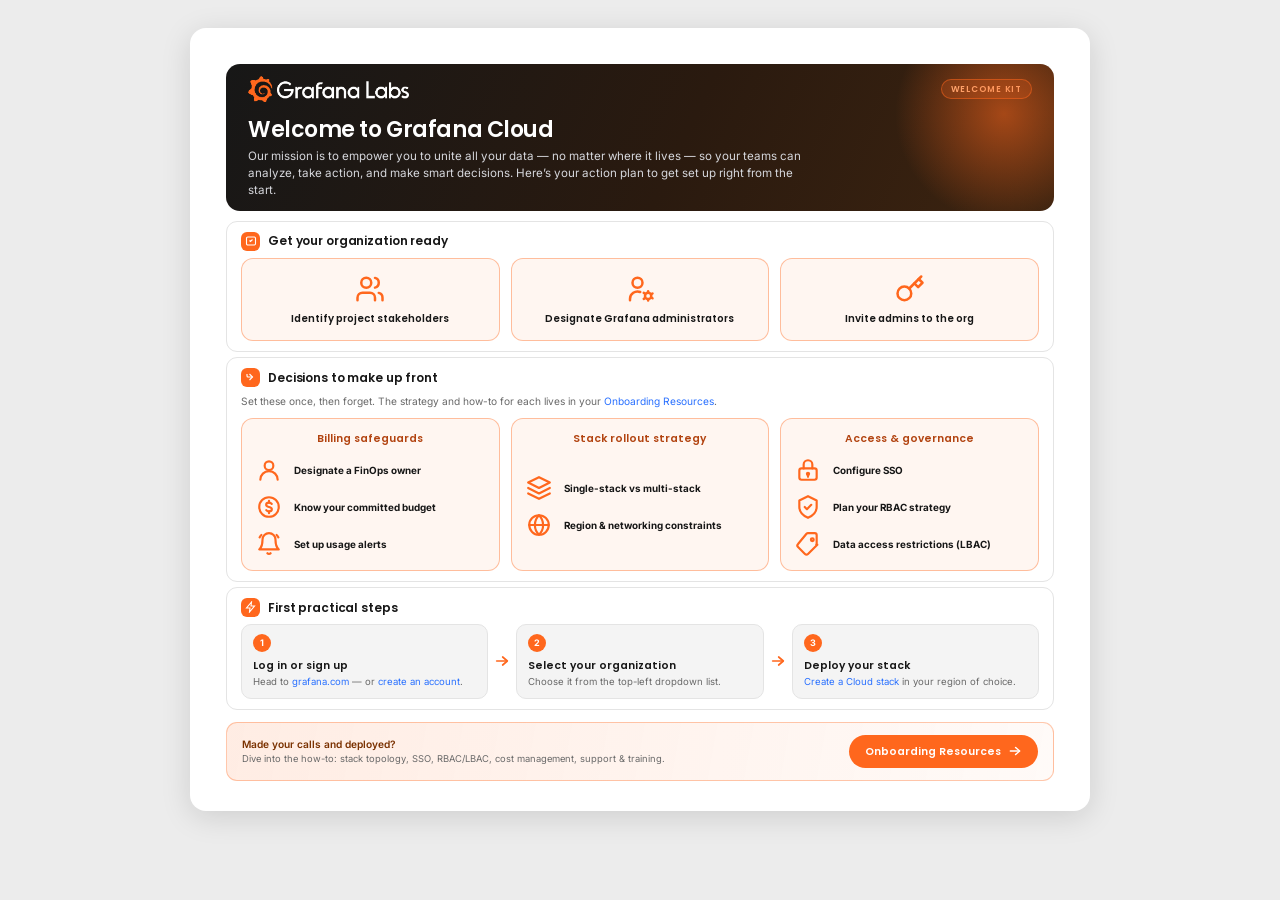
==== commit 6a4c0e0f: "Make Welcome Kit visual: icon tiles + grouped decision cards" ====
--- a/index.html
+++ b/index.html
@@ -21,27 +21,60 @@
   <!-- GET YOUR ORG READY -->
   <div class="card" style="margin-bottom:5px;">
     <h2><span class="ic"><svg viewBox="0 0 24 24" fill="none" stroke="#fff" stroke-width="2.2"><path d="M9 11l2 2 4-4"/><rect x="3" y="4" width="18" height="16" rx="2.5"/></svg></span>Get your organization ready</h2>
-    <ul>
-      <li class="check">Identify project stakeholders to involve with the Grafana team</li>
-      <li class="check">Designate your organization's Grafana administrators</li>
-      <li class="check">Ensure that admins are invited to the Grafana organization</li>
-    </ul>
+    <div class="grid cols-3">
+      <div class="tile">
+        <span class="t-ico"><svg viewBox="0 0 24 24" fill="none" stroke="currentColor" stroke-width="2" stroke-linecap="round" stroke-linejoin="round"><path d="M16 21v-2a4 4 0 0 0-4-4H6a4 4 0 0 0-4 4v2"/><circle cx="9" cy="7" r="4"/><path d="M22 21v-2a4 4 0 0 0-3-3.87"/><path d="M16 3.13a4 4 0 0 1 0 7.75"/></svg></span>
+        <span class="t-label">Identify project stakeholders</span>
+      </div>
+      <div class="tile">
+        <span class="t-ico"><svg viewBox="0 0 24 24" fill="none" stroke="currentColor" stroke-width="2" stroke-linecap="round" stroke-linejoin="round"><circle cx="10" cy="7" r="4"/><path d="M4 21v-1a6 6 0 0 1 8.2-5.6"/><circle cx="18.5" cy="17.5" r="2.5"/><path d="M18.5 13.8v1.1M18.5 21.2v-1.1M22 15.6l-.95.55M15.95 19.35l-.95.55M22 19.4l-.95-.55M15.95 15.65l-.95-.55"/></svg></span>
+        <span class="t-label">Designate Grafana administrators</span>
+      </div>
+      <div class="tile">
+        <span class="t-ico"><svg viewBox="0 0 24 24" fill="none" stroke="currentColor" stroke-width="2" stroke-linecap="round" stroke-linejoin="round"><circle cx="7.5" cy="15.5" r="5.5"/><path d="m21 2-9.6 9.6"/><path d="m15.5 7.5 3 3L22 7l-3-3"/></svg></span>
+        <span class="t-label">Invite admins to the org</span>
+      </div>
+    </div>
   </div>
 
   <!-- DECISIONS TO MAKE UP FRONT -->
   <div class="card" style="margin-bottom:5px;">
     <h2><span class="ic"><svg viewBox="0 0 24 24" fill="none" stroke="#fff" stroke-width="2.2"><path d="M9 18l6-6-6-6"/><path d="M4 6v4a2 2 0 002 2h9"/></svg></span>Decisions to make up front</h2>
-    <p class="sub" style="margin:0 0 8px;">Set these once, then forget. The strategy and how-to for each lives in your <a href="resources/">Onboarding Resources</a>.</p>
-    <ul>
-      <li class="check"><span class="d-title">Billing safeguards</span> — designate a cost/FinOps owner, learn your committed budget &amp; how products draw it down, and set usage alerts. <a class="learn" href="resources/#cost">Cost management →</a></li>
-      <li class="check"><span class="d-title">Stack rollout</span> — decide single- vs multi-stack and which region(s) to deploy in (mind any Private Link needs). <a class="learn" href="resources/#stack">Stack considerations →</a></li>
-      <li class="check"><span class="d-title">Access &amp; governance</span> — configure SSO, and plan your roles/teams (RBAC) &amp; data access (LBAC). <a class="learn" href="resources/#access">Access &amp; governance →</a></li>
-    </ul>
+    <p class="sub" style="margin:0 0 9px;">Set these once, then forget. The strategy and how-to for each lives in your <a href="resources/">Onboarding Resources</a>.</p>
+    <div class="grid cols-3">
+
+      <div class="dcard">
+        <div class="dcard-title"><a href="resources/#cost">Billing safeguards</a></div>
+        <div class="dcard-body">
+          <div class="drow"><span class="d-ico"><svg viewBox="0 0 24 24" fill="none" stroke="currentColor" stroke-width="2" stroke-linecap="round" stroke-linejoin="round"><circle cx="12" cy="8" r="4"/><path d="M4 21a8 8 0 0 1 16 0"/></svg></span><span class="d-text">Designate a FinOps owner</span></div>
+          <div class="drow"><span class="d-ico"><svg viewBox="0 0 24 24" fill="none" stroke="currentColor" stroke-width="2" stroke-linecap="round" stroke-linejoin="round"><circle cx="12" cy="12" r="9"/><path d="M14.5 9.2c-.5-.7-1.5-1.2-2.5-1.2-1.5 0-2.6.8-2.6 2s1.1 1.7 2.6 2 2.6.8 2.6 2-1.1 2-2.6 2c-1 0-2-.5-2.5-1.2"/><path d="M12 6.2V8M12 16v1.8"/></svg></span><span class="d-text">Know your committed budget</span></div>
+          <div class="drow"><span class="d-ico"><svg viewBox="0 0 24 24" fill="none" stroke="currentColor" stroke-width="2" stroke-linecap="round" stroke-linejoin="round"><path d="M18 8a6 6 0 0 0-12 0c0 7-3 9-3 9h18s-3-2-3-9"/><path d="M10.5 20.5a2 2 0 0 0 3 0"/><path d="M20.7 5.9A9 9 0 0 0 19 3.6M3.3 5.9A9 9 0 0 1 5 3.6"/></svg></span><span class="d-text">Set up usage alerts</span></div>
+        </div>
+      </div>
+
+      <div class="dcard">
+        <div class="dcard-title"><a href="resources/#stack">Stack rollout strategy</a></div>
+        <div class="dcard-body">
+          <div class="drow"><span class="d-ico"><svg viewBox="0 0 24 24" fill="none" stroke="currentColor" stroke-width="2" stroke-linecap="round" stroke-linejoin="round"><path d="M12 2 2 7l10 5 10-5-10-5z"/><path d="m2 12 10 5 10-5"/><path d="m2 17 10 5 10-5"/></svg></span><span class="d-text">Single-stack vs multi-stack</span></div>
+          <div class="drow"><span class="d-ico"><svg viewBox="0 0 24 24" fill="none" stroke="currentColor" stroke-width="2" stroke-linecap="round" stroke-linejoin="round"><circle cx="12" cy="12" r="9"/><path d="M3 12h18"/><path d="M12 3c2.5 2.5 3.8 5.7 3.8 9S14.5 18.5 12 21c-2.5-2.5-3.8-5.7-3.8-9S9.5 5.5 12 3z"/></svg></span><span class="d-text">Region &amp; networking constraints</span></div>
+        </div>
+      </div>
+
+      <div class="dcard">
+        <div class="dcard-title"><a href="resources/#access">Access &amp; governance</a></div>
+        <div class="dcard-body">
+          <div class="drow"><span class="d-ico"><svg viewBox="0 0 24 24" fill="none" stroke="currentColor" stroke-width="2" stroke-linecap="round" stroke-linejoin="round"><rect x="4" y="10.5" width="16" height="10.5" rx="2"/><path d="M8 10.5V7a4 4 0 0 1 8 0v3.5"/><circle cx="12" cy="15.5" r="1"/><path d="M12 16.5v1.8"/></svg></span><span class="d-text">Configure SSO</span></div>
+          <div class="drow"><span class="d-ico"><svg viewBox="0 0 24 24" fill="none" stroke="currentColor" stroke-width="2" stroke-linecap="round" stroke-linejoin="round"><path d="M12 2 4 6v6c0 5 3.5 8 8 10 4.5-2 8-5 8-10V6z"/><path d="m9 12 2 2 4-4"/></svg></span><span class="d-text">Plan your RBAC strategy</span></div>
+          <div class="drow"><span class="d-ico"><svg viewBox="0 0 24 24" fill="none" stroke="currentColor" stroke-width="2" stroke-linecap="round" stroke-linejoin="round"><path d="M20.6 12.6 12 21.2a2 2 0 0 1-2.8 0l-6.4-6.4a2 2 0 0 1 0-2.8L10.6 2.6A2 2 0 0 1 12 2h6.2a1.8 1.8 0 0 1 1.8 1.8V11a2 2 0 0 1-.4 1.6z"/><circle cx="16" cy="8" r="1.3"/></svg></span><span class="d-text">Data access restrictions (LBAC)</span></div>
+        </div>
+      </div>
+
+    </div>
   </div>
 
   <!-- FIRST STEPS AS ADMIN -->
   <div class="card">
-    <h2><span class="ic"><svg viewBox="0 0 24 24" fill="none" stroke="#fff" stroke-width="2.2"><path d="M13 2L3 14h7l-1 8 10-12h-7z"/></svg></span>Your first steps in Grafana Cloud as an admin</h2>
+    <h2><span class="ic"><svg viewBox="0 0 24 24" fill="none" stroke="#fff" stroke-width="2.2"><path d="M13 2L3 14h7l-1 8 10-12h-7z"/></svg></span>First practical steps</h2>
     <div class="flow">
       <div class="flow-box">
         <div class="flow-num">1</div>
--- a/assets/styles.css
+++ b/assets/styles.css
@@ -279,6 +279,43 @@
 li.check .d-title { font-weight: 700; }
 li.check .learn { margin-top: 0; margin-left: 4px; }
 
+/* ---------- Visual icon tiles ("Get your organization ready") ---------- */
+.tile {
+  background: rgba(255,103,29,0.06);
+  border: 1px solid rgba(255,103,29,0.40);
+  border-radius: 12px;
+  padding: 15px 12px;
+  text-align: center;
+  display: flex; flex-direction: column; align-items: center; gap: 8px;
+}
+.tile .t-ico { color: var(--orange); display: flex; }
+.tile .t-ico svg { width: 30px; height: 30px; }
+.tile .t-label {
+  font-family: 'Poppins', 'Helvetica Neue', Arial, sans-serif;
+  font-weight: 600; font-size: 10.2px; color: var(--ink); line-height: 1.3;
+}
+
+/* ---------- Decision cards ("Decisions to make up front") ---------- */
+.dcard {
+  background: rgba(255,103,29,0.06);
+  border: 1px solid rgba(255,103,29,0.40);
+  border-radius: 12px;
+  padding: 12px 13px 13px;
+  display: flex; flex-direction: column;
+}
+.dcard-title {
+  text-align: center;
+  font-family: 'Poppins', 'Helvetica Neue', Arial, sans-serif;
+  font-weight: 600; font-size: 10.6px; color: #B24310;
+  margin-bottom: 11px;
+}
+.dcard-title a { color: inherit; }
+.dcard-body { display: flex; flex-direction: column; justify-content: center; gap: 11px; flex: 1; }
+.drow { display: flex; align-items: center; gap: 11px; }
+.drow .d-ico { flex: 0 0 28px; color: var(--orange); display: flex; justify-content: center; }
+.drow .d-ico svg { width: 26px; height: 26px; }
+.drow .d-text { font-size: 9.9px; color: var(--ink); line-height: 1.3; font-weight: 700; }
+
 /* ---------- Page-to-page navigation / CTA ---------- */
 .pagenav {
   margin-top: 14px;
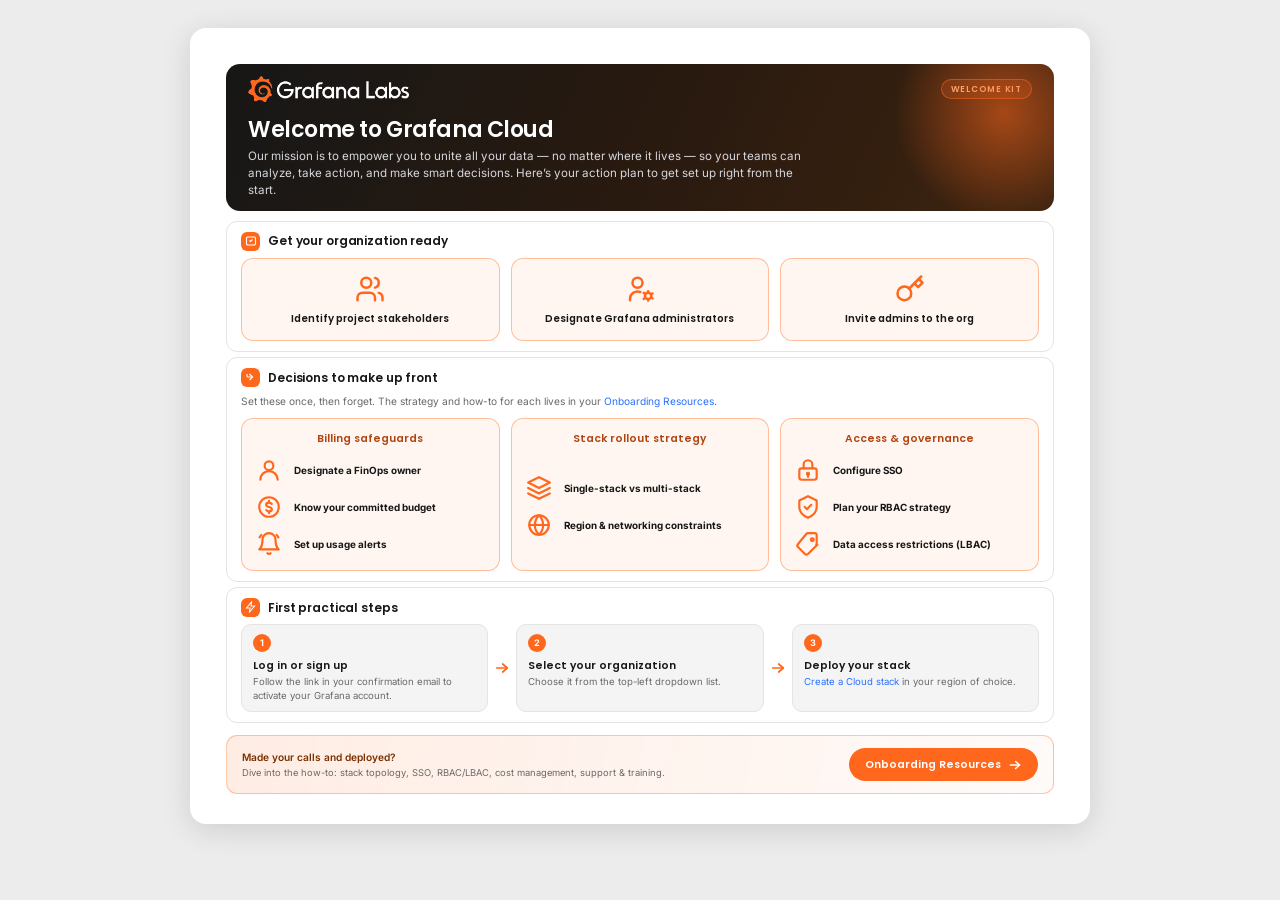
==== commit 8848ccfc: "Update onboarding copy per feedback - Welcome Kit: 'Log in or sign up' now points to the confirmatio" ====
--- a/index.html
+++ b/index.html
@@ -79,7 +79,7 @@
       <div class="flow-box">
         <div class="flow-num">1</div>
         <div class="flow-title">Log in or sign up</div>
-        <div class="flow-desc">Head to <a href="https://grafana.com">grafana.com</a> — or <a href="https://grafana.com/docs/grafana-cloud/get-started/create-account/#create-a-grafana-cloud-account">create an account</a>.</div>
+        <div class="flow-desc">Follow the link in your confirmation email to activate your Grafana account.</div>
       </div>
       <div class="flow-arrow"><svg viewBox="0 0 24 24" fill="none" stroke="currentColor" stroke-width="2.5" stroke-linecap="round" stroke-linejoin="round"><path d="M4 12h15"/><path d="M13 6l7 6-7 6"/></svg></div>
       <div class="flow-box">
